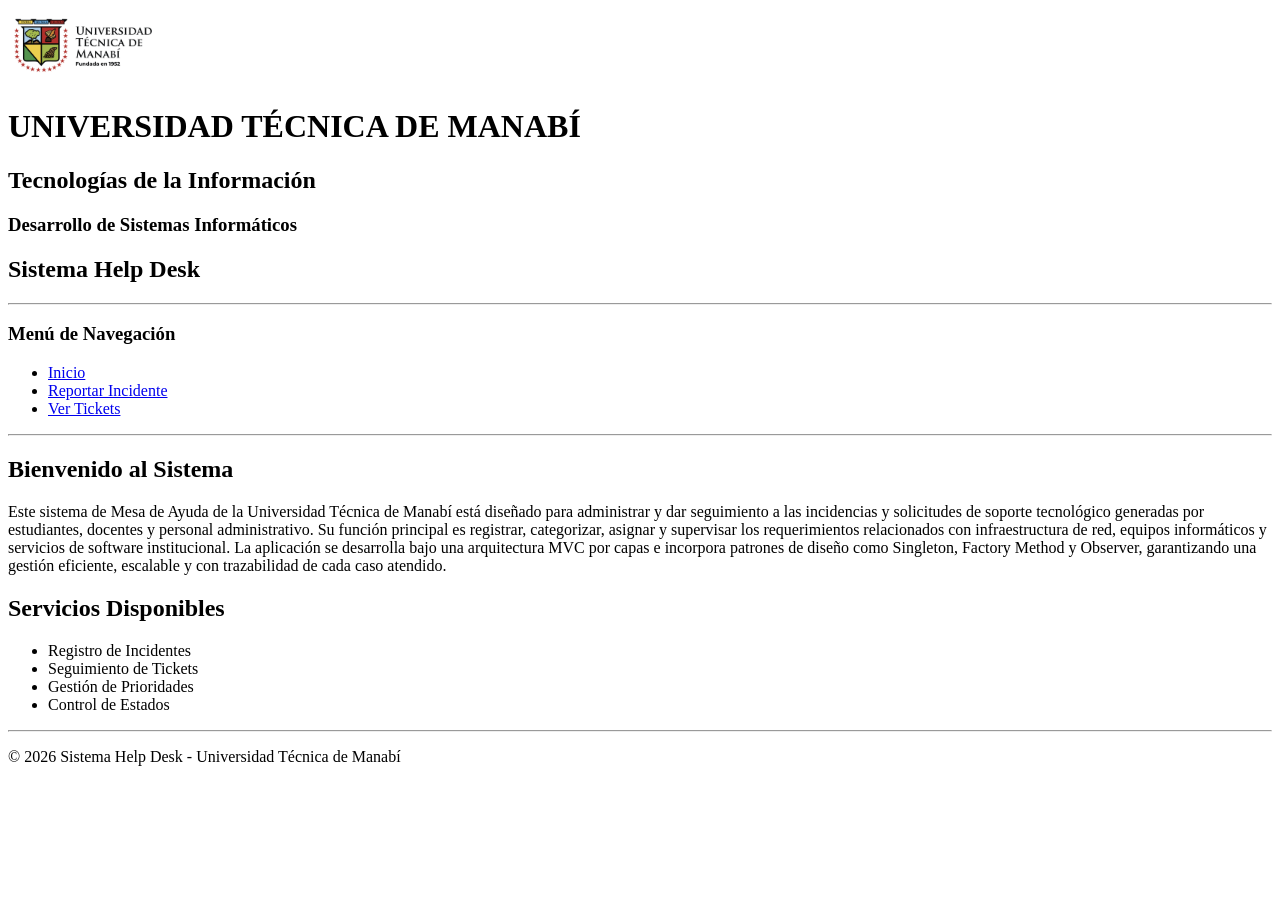
==== index.html @ ae665062 "Actividad 3 Help Desk HTML5" ====
<!DOCTYPE html>
<html lang="es">
<head>
    <meta charset="UTF-8">
    <title>Sistema Help Desk</title>
</head>
<body>

<header>

        <img src="logo.png"
     alt="Logo Universidad Técnica de Manabí"
     width="150">

        <h1>UNIVERSIDAD TÉCNICA DE MANABÍ</h1>

        <h2>Tecnologías de la Información</h2>

        <h3>Desarrollo de Sistemas Informáticos</h3>

        <h2>Sistema Help Desk</h2>

    <hr>

</header>

<nav>

    <h3>Menú de Navegación</h3>

    <ul>
        <li><a href="index.html">Inicio</a></li>
        <li><a href="reportar.html">Reportar Incidente</a></li>
        <li><a href="tickets.html">Ver Tickets</a></li>
    </ul>

    <hr>

</nav>

<main>

<section>

        
    <h2>Bienvenido al Sistema</h2>
        <p>
            Este sistema de Mesa de Ayuda de la Universidad Técnica de Manabí está diseñado para administrar y dar seguimiento a las incidencias y solicitudes de soporte tecnológico generadas por estudiantes, docentes y personal administrativo. Su función principal es registrar, categorizar, asignar y supervisar los requerimientos relacionados con infraestructura de red, equipos informáticos y servicios de software institucional. La aplicación se desarrolla bajo una arquitectura MVC por capas e incorpora patrones de diseño como Singleton, Factory Method y Observer, garantizando una gestión eficiente, escalable y con trazabilidad de cada caso atendido.
        </p>


</section>

<section>

<h2>Servicios Disponibles</h2>

<ul>
    <li>Registro de Incidentes</li>
    <li>Seguimiento de Tickets</li>
    <li>Gestión de Prioridades</li>
    <li>Control de Estados</li>
</ul>

</section>

</main>

<hr>

<footer>


<p>
© 2026 Sistema Help Desk - Universidad Técnica de Manabí
</p>


</footer>

</body>
</html>
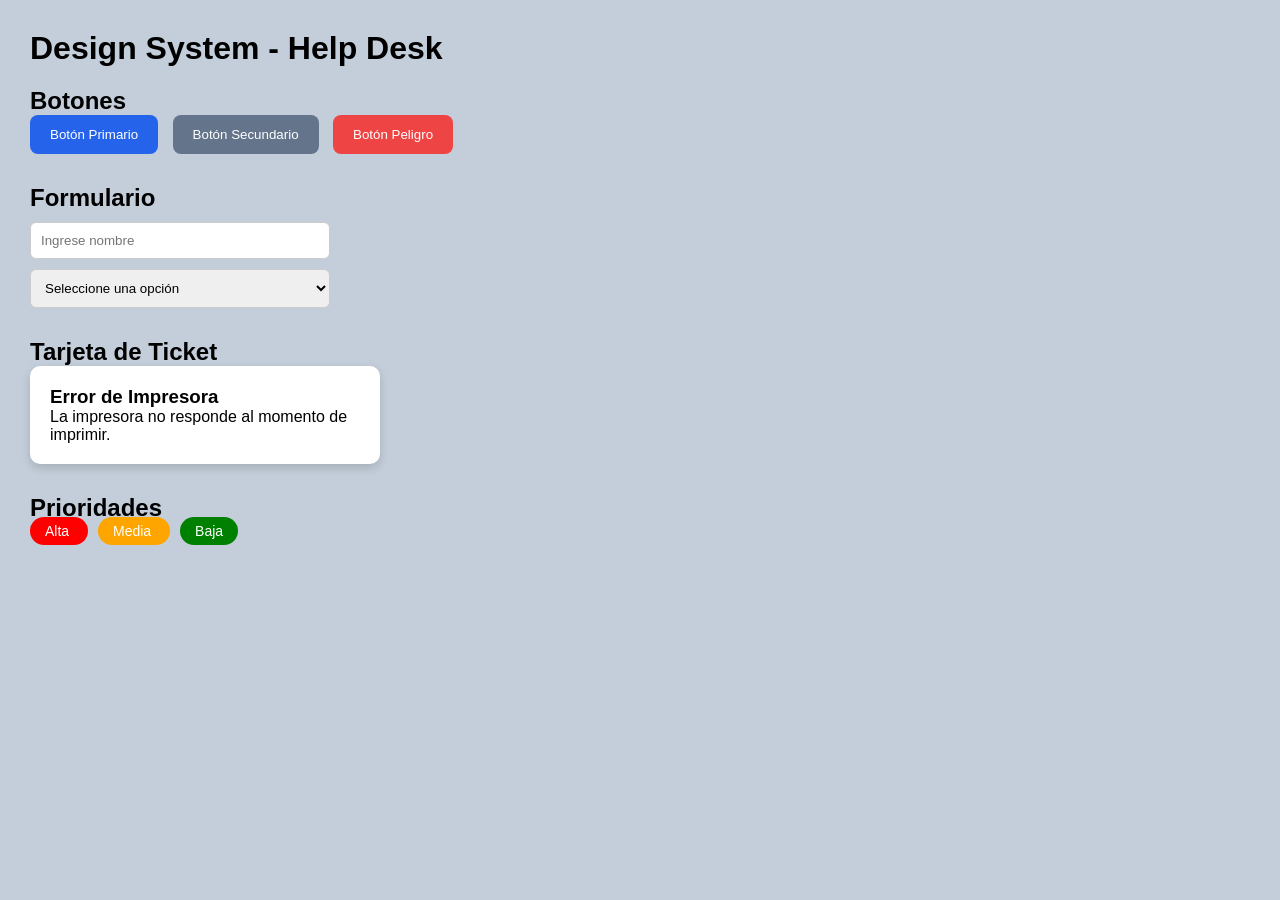
==== commit f92824eb: "Actividad 5 UI Kit" ====
--- a/index.html
+++ b/index.html
@@ -2,81 +2,73 @@
 <html lang="es">
 <head>
     <meta charset="UTF-8">
-    <title>Sistema Help Desk</title>
+    <meta name="viewport" content="width=device-width, initial-scale=1.0">
+    <title>UI Kit Help Desk</title>
+
+    <link rel="stylesheet" href="style.css">
 </head>
+
 <body>
 
-<header>
+    <h1>Design System - Help Desk</h1>
 
-        <img src="logo.png"
-     alt="Logo Universidad Técnica de Manabí"
-     width="150">
+    <section>
+        <h2>Botones</h2>
 
-        <h1>UNIVERSIDAD TÉCNICA DE MANABÍ</h1>
+        <button class="btn btn-primary">
+            Botón Primario
+        </button>
 
-        <h2>Tecnologías de la Información</h2>
+        <button class="btn btn-secondary">
+            Botón Secundario
+        </button>
 
-        <h3>Desarrollo de Sistemas Informáticos</h3>
+        <button class="btn btn-danger">
+            Botón Peligro
+        </button>
+    </section>
 
-        <h2>Sistema Help Desk</h2>
+    <section>
+        <h2>Formulario</h2>
 
-    <hr>
+        <input type="text" placeholder="Ingrese nombre">
 
-</header>
+        <select>
+            <option>Seleccione una opción</option>
+            <option>Hardware</option>
+            <option>Software</option>
+            <option>Redes</option>
+        </select>
+    </section>
 
-<nav>
+    <section>
+        <h2>Tarjeta de Ticket</h2>
 
-    <h3>Menú de Navegación</h3>
+        <div class="card">
+            <h3>Error de Impresora</h3>
 
-    <ul>
-        <li><a href="index.html">Inicio</a></li>
-        <li><a href="reportar.html">Reportar Incidente</a></li>
-        <li><a href="tickets.html">Ver Tickets</a></li>
-    </ul>
+            <p>
+                La impresora no responde al momento de imprimir.
+            </p>
+        </div>
+    </section>
 
-    <hr>
+    <section>
+        <h2>Prioridades</h2>
 
-</nav>
+        <span class="badge alta">
+            Alta
+        </span>
 
-<main>
+        <span class="badge media">
+            Media
+        </span>
 
-<section>
+        <span class="badge baja">
+            Baja
+        </span>
 
-        
-    <h2>Bienvenido al Sistema</h2>
-        <p>
-            Este sistema de Mesa de Ayuda de la Universidad Técnica de Manabí está diseñado para administrar y dar seguimiento a las incidencias y solicitudes de soporte tecnológico generadas por estudiantes, docentes y personal administrativo. Su función principal es registrar, categorizar, asignar y supervisar los requerimientos relacionados con infraestructura de red, equipos informáticos y servicios de software institucional. La aplicación se desarrolla bajo una arquitectura MVC por capas e incorpora patrones de diseño como Singleton, Factory Method y Observer, garantizando una gestión eficiente, escalable y con trazabilidad de cada caso atendido.
-        </p>
-
-
-</section>
-
-<section>
-
-<h2>Servicios Disponibles</h2>
-
-<ul>
-    <li>Registro de Incidentes</li>
-    <li>Seguimiento de Tickets</li>
-    <li>Gestión de Prioridades</li>
-    <li>Control de Estados</li>
-</ul>
-
-</section>
-
-</main>
-
-<hr>
-
-<footer>
-
-
-<p>
-© 2026 Sistema Help Desk - Universidad Técnica de Manabí
-</p>
-
-
-</footer>
+    </section>
 
 </body>
 </html>
--- a/style.css
+++ b/style.css
@@ -0,0 +1,104 @@
+:root{
+
+    --primario:#2563eb;
+    --secundario:#64748b;
+
+    --exito:#22c55e;
+    --error:#ef4444;
+    --advertencia:#f59e0b;
+
+    --fondo:#c3ceda;
+}
+
+*{
+    margin:0;
+    padding:0;
+    box-sizing:border-box;
+}
+
+body{
+    background:var(--fondo);
+    font-family:Arial, sans-serif;
+    padding:30px;
+}
+
+h1{
+    margin-bottom:20px;
+}
+
+section{
+    margin-bottom:30px;
+}
+
+.btn{
+    border:none;
+    padding:12px 20px;
+    border-radius:8px;
+    cursor:pointer;
+    color:white;
+    margin-right:10px;
+}
+
+.btn-primary{
+    background:var(--primario);
+}
+
+.btn-secondary{
+    background:var(--secundario);
+}
+
+.btn-danger{
+    background:var(--error);
+}
+
+.btn:hover{
+    opacity:0.8;
+}
+
+.btn:focus{
+    outline:3px solid black;
+}
+
+input,
+select{
+    display:block;
+    width:300px;
+    margin-top:10px;
+    margin-bottom:10px;
+    padding:10px;
+    border:1px solid #ccc;
+    border-radius:6px;
+}
+
+input:focus,
+select:focus{
+    box-shadow:0px 0px 10px rgba(0,0,0,.2);
+}
+
+.card{
+    background:white;
+    padding:20px;
+    border-radius:10px;
+    box-shadow:0px 4px 10px rgba(0,0,0,.15);
+    width:350px;
+}
+
+.badge{
+    color:white;
+    padding:6px 15px;
+    border-radius:20px;
+    font-size:14px;
+    margin-right:10px;
+}
+
+.alta{
+    background:red;
+}
+
+.media{
+    background:orange;
+}
+
+.baja{
+    background:green;
+}
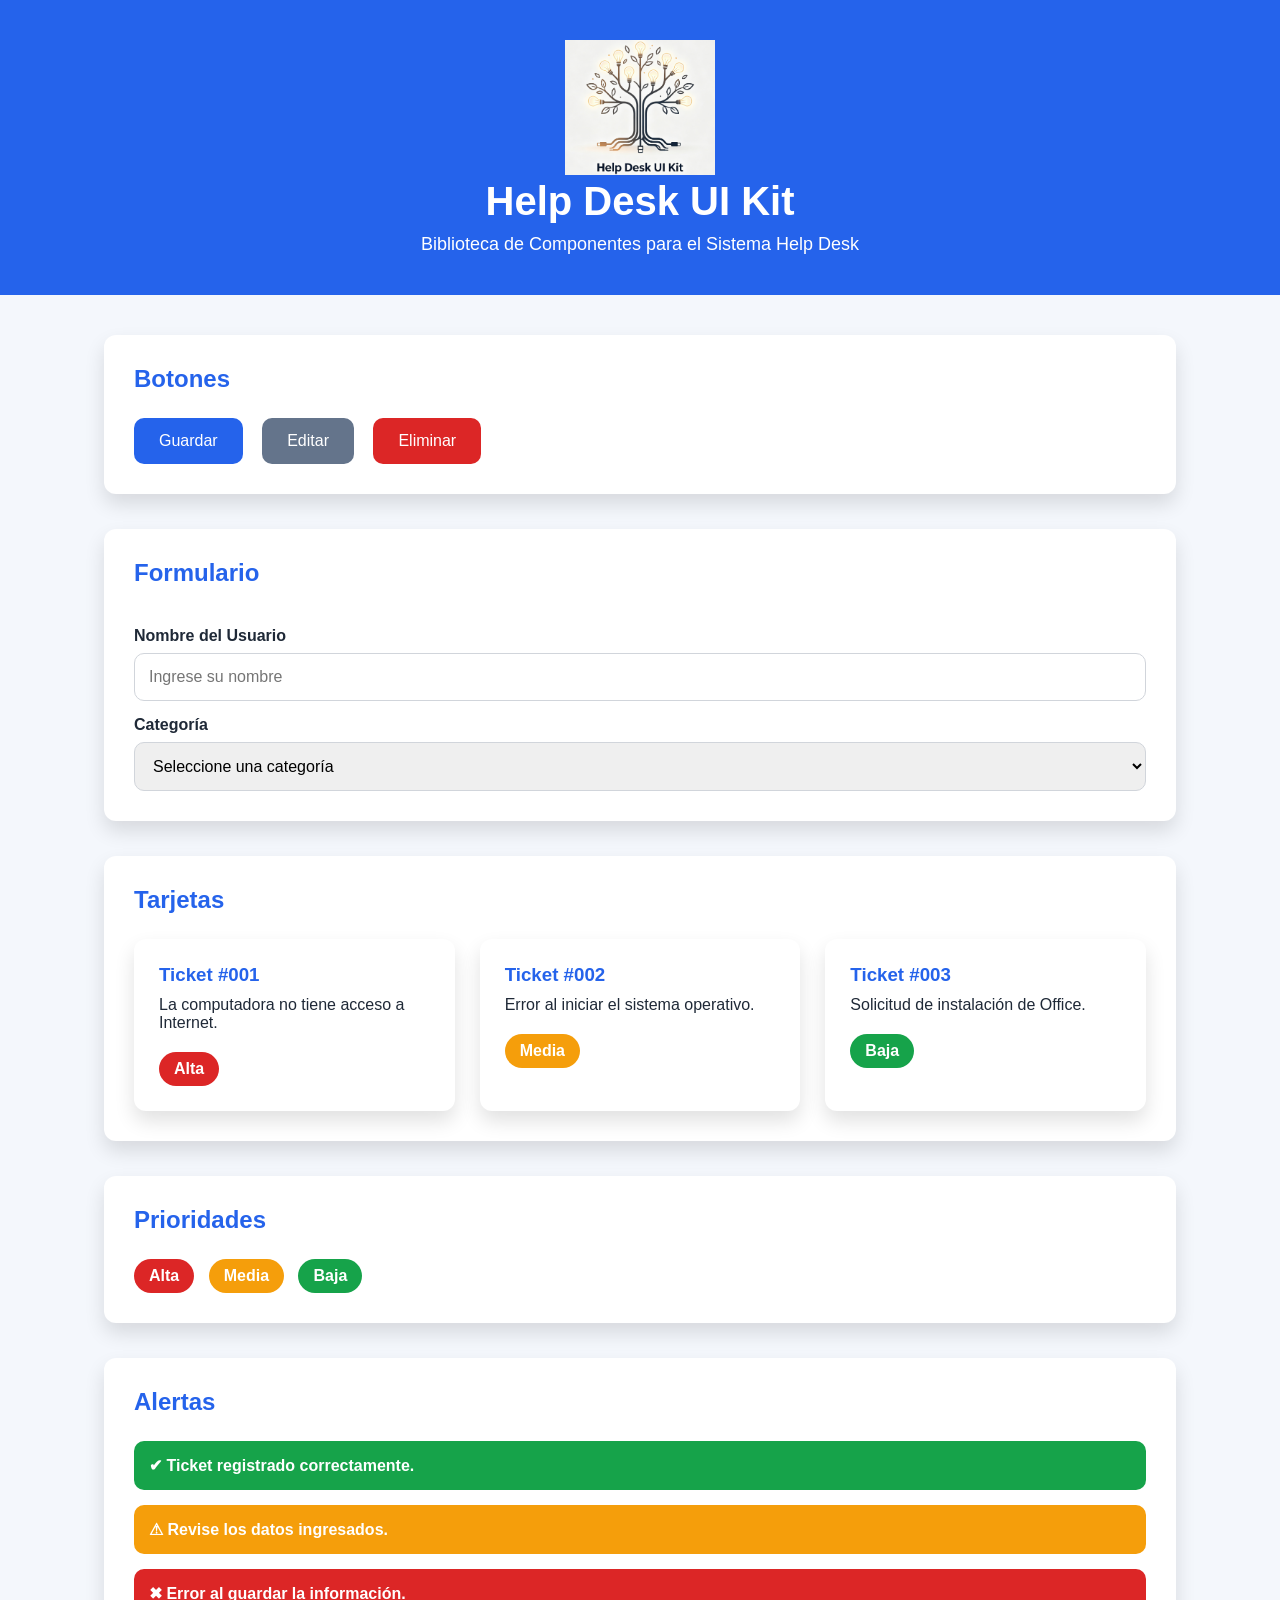
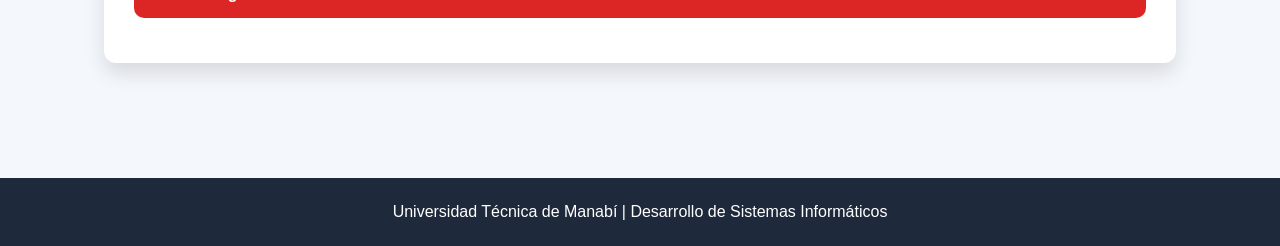
==== commit 68569ab5: "Actividad 5 - UI Kit Help Desk" ====
--- a/index.html
+++ b/index.html
@@ -1,74 +1,170 @@
 <!DOCTYPE html>
 <html lang="es">
+
 <head>
     <meta charset="UTF-8">
     <meta name="viewport" content="width=device-width, initial-scale=1.0">
-    <title>UI Kit Help Desk</title>
+    <title>Help Desk UI Kit</title>
 
-    <link rel="stylesheet" href="style.css">
+    <link rel="stylesheet" href="css/style.css">
 </head>
 
 <body>
 
-    <h1>Design System - Help Desk</h1>
+    <!-- ENCABEZADO -->
+    <header class="header">
 
-    <section>
-        <h2>Botones</h2>
+          <img src="logo.png" 
+          alt="Logo del Sistema Help Desk"
+          width="150">
+          
+          <h1>Help Desk UI Kit</h1>
 
-        <button class="btn btn-primary">
-            Botón Primario
-        </button>
+        <p>Biblioteca de Componentes para el Sistema Help Desk</p>
 
-        <button class="btn btn-secondary">
-            Botón Secundario
-        </button>
+    </header>
 
-        <button class="btn btn-danger">
-            Botón Peligro
-        </button>
-    </section>
+    <main class="contenedor">
 
-    <section>
-        <h2>Formulario</h2>
+        <!-- BOTONES -->
+        <section class="seccion">
 
-        <input type="text" placeholder="Ingrese nombre">
+            <h2>Botones</h2>
 
-        <select>
-            <option>Seleccione una opción</option>
-            <option>Hardware</option>
-            <option>Software</option>
-            <option>Redes</option>
-        </select>
-    </section>
+            <button class="btn btn-primario">
+                Guardar
+            </button>
 
-    <section>
-        <h2>Tarjeta de Ticket</h2>
+            <button class="btn btn-secundario">
+                Editar
+            </button>
 
-        <div class="card">
-            <h3>Error de Impresora</h3>
+            <button class="btn btn-peligro">
+                Eliminar
+            </button>
 
-            <p>
-                La impresora no responde al momento de imprimir.
-            </p>
-        </div>
-    </section>
+        </section>
 
-    <section>
-        <h2>Prioridades</h2>
+        <!-- FORMULARIOS -->
+        <section class="seccion">
 
-        <span class="badge alta">
-            Alta
-        </span>
+            <h2>Formulario</h2>
 
-        <span class="badge media">
-            Media
-        </span>
+            <div class="formulario">
 
-        <span class="badge baja">
-            Baja
-        </span>
+                <label>Nombre del Usuario</label>
 
-    </section>
+                <input type="text" placeholder="Ingrese su nombre">
+
+                <label>Categoría</label>
+
+                <select>
+
+                    <option>Seleccione una categoría</option>
+
+                    <option>Hardware</option>
+
+                    <option>Software</option>
+
+                    <option>Redes</option>
+
+                    <option>Impresoras</option>
+
+                </select>
+
+            </div>
+
+        </section>
+
+        <!-- TARJETAS -->
+        <section class="seccion">
+
+            <h2>Tarjetas</h2>
+
+            <div class="cards">
+
+                <div class="card">
+
+                    <h3>Ticket #001</h3>
+
+                    <p>La computadora no tiene acceso a Internet.</p>
+
+                    <span class="badge alta">
+                        Alta
+                    </span>
+
+                </div>
+
+                <div class="card">
+
+                    <h3>Ticket #002</h3>
+
+                    <p>Error al iniciar el sistema operativo.</p>
+
+                    <span class="badge media">
+                        Media
+                    </span>
+
+                </div>
+
+                <div class="card">
+
+                    <h3>Ticket #003</h3>
+
+                    <p>Solicitud de instalación de Office.</p>
+
+                    <span class="badge baja">
+                        Baja
+                    </span>
+
+                </div>
+
+            </div>
+
+        </section>
+
+        <!-- BADGES -->
+        <section class="seccion">
+
+            <h2>Prioridades</h2>
+
+            <span class="badge alta">Alta</span>
+
+            <span class="badge media">Media</span>
+
+            <span class="badge baja">Baja</span>
+
+        </section>
+
+        <!-- ALERTAS -->
+        <section class="seccion">
+
+            <h2>Alertas</h2>
+
+            <div class="alerta exito">
+                ✔ Ticket registrado correctamente.
+            </div>
+
+            <div class="alerta advertencia">
+                ⚠ Revise los datos ingresados.
+            </div>
+
+            <div class="alerta error">
+                ✖ Error al guardar la información.
+            </div>
+
+        </section>
+
+    </main>
+
+    <footer class="footer">
+
+        <p>
+            Universidad Técnica de Manabí | Desarrollo de Sistemas Informáticos
+        </p>
+
+    </footer>
 
 </body>
+
 </html>
--- a/css/style.css
+++ b/css/style.css
@@ -0,0 +1,392 @@
+/* ===================================================
+   HELP DESK UI KIT
+   Actividad #5 - Desarrollo de Sistemas Informáticos
+=================================================== */
+
+/* VARIABLES */
+
+:root{
+
+    --color-primario:#2563eb;
+    --color-secundario:#64748b;
+    --color-peligro:#dc2626;
+    --color-exito:#16a34a;
+    --color-advertencia:#f59e0b;
+
+    --color-fondo:#f4f7fc;
+    --color-blanco:#ffffff;
+    --color-texto:#1f2937;
+    --color-borde:#d1d5db;
+
+    --radio:12px;
+
+    --sombra:0 10px 20px rgba(0,0,0,.12);
+
+    --transicion:.3s;
+}
+
+/* RESET */
+
+*{
+
+    margin:0;
+
+    padding:0;
+
+    box-sizing:border-box;
+
+}
+
+/* BODY */
+
+body{
+
+    background:var(--color-fondo);
+
+    font-family:Arial, Helvetica, sans-serif;
+
+    color:var(--color-texto);
+
+}
+
+/* HEADER */
+
+.header{
+
+    background:var(--color-primario);
+
+    color:white;
+
+    text-align:center;
+
+    padding:40px;
+
+}
+
+.header h1{
+
+    margin-bottom:10px;
+
+    font-size:40px;
+
+}
+
+.header p{
+
+    font-size:18px;
+
+}
+
+/* CONTENEDOR */
+
+.contenedor{
+
+    width:90%;
+
+    max-width:1200px;
+
+    margin:auto;
+
+    padding:40px;
+
+}
+
+/* SECCIONES */
+
+.seccion{
+
+    background:white;
+
+    margin-bottom:35px;
+
+    padding:30px;
+
+    border-radius:12px;
+
+    box-shadow:var(--sombra);
+
+}
+
+.seccion h2{
+
+    margin-bottom:25px;
+
+    color:var(--color-primario);
+
+}
+
+/* BOTONES */
+
+.btn{
+
+    padding:14px 25px;
+
+    border:none;
+
+    border-radius:10px;
+
+    color:white;
+
+    cursor:pointer;
+
+    font-size:16px;
+
+    margin-right:15px;
+
+    transition:var(--transicion);
+
+}
+
+.btn:hover{
+
+    transform:translateY(-4px);
+
+    box-shadow:var(--sombra);
+
+}
+
+.btn:focus{
+
+    outline:3px solid #93c5fd;
+
+}
+
+.btn-primario{
+
+    background:var(--color-primario);
+
+}
+
+.btn-secundario{
+
+    background:var(--color-secundario);
+
+}
+
+.btn-peligro{
+
+    background:var(--color-peligro);
+
+}
+
+/* FORMULARIOS */
+
+.formulario{
+
+    display:flex;
+
+    flex-direction:column;
+
+}
+
+.formulario label{
+
+    margin-top:15px;
+
+    margin-bottom:8px;
+
+    font-weight:bold;
+
+}
+
+input,
+select{
+
+    padding:14px;
+
+    border:1px solid var(--color-borde);
+
+    border-radius:10px;
+
+    font-size:16px;
+
+}
+
+input:focus,
+select:focus{
+
+    outline:none;
+
+    border-color:var(--color-primario);
+
+    box-shadow:0 0 10px rgba(37,99,235,.25);
+
+}
+
+/* TARJETAS */
+
+.cards{
+
+    display:flex;
+
+    gap:25px;
+
+    flex-wrap:wrap;
+
+}
+
+.card{
+
+    flex:1;
+
+    min-width:250px;
+
+    background:white;
+
+    border-radius:12px;
+
+    padding:25px;
+
+    box-shadow:var(--sombra);
+
+    transition:.3s;
+
+}
+
+.card:hover{
+
+    transform:translateY(-5px);
+
+}
+
+.card h3{
+
+    margin-bottom:10px;
+
+    color:var(--color-primario);
+
+}
+
+.card p{
+
+    margin-bottom:20px;
+
+}
+
+/* BADGES */
+
+.badge{
+
+    display:inline-block;
+
+    padding:8px 15px;
+
+    border-radius:30px;
+
+    color:white;
+
+    font-weight:bold;
+
+    margin-right:10px;
+
+}
+
+.alta{
+
+    background:#dc2626;
+
+}
+
+.media{
+
+    background:#f59e0b;
+
+}
+
+.baja{
+
+    background:#16a34a;
+
+}
+
+/* ALERTAS */
+
+.alerta{
+
+    padding:15px;
+
+    border-radius:10px;
+
+    margin-bottom:15px;
+
+    color:white;
+
+    font-weight:bold;
+
+}
+
+.exito{
+
+    background:#16a34a;
+
+}
+
+.advertencia{
+
+    background:#f59e0b;
+
+}
+
+.error{
+
+    background:#dc2626;
+
+}
+
+/* FOOTER */
+
+.footer{
+
+    background:#1e293b;
+
+    color:white;
+
+    text-align:center;
+
+    padding:25px;
+
+    margin-top:40px;
+
+}
+
+/* RESPONSIVE */
+
+@media(max-width:768px){
+
+.header h1{
+
+font-size:28px;
+
+}
+
+.contenedor{
+
+padding:20px;
+
+}
+
+.btn{
+
+display:block;
+
+width:100%;
+
+margin-bottom:15px;
+
+}
+
+.cards{
+
+flex-direction:column;
+
+}
+
+}
+/* ===== LOGO ===== */
+
+.logo{
+    width: 80px !important;
+    height: auto;
+    display: block;
+    margin: 20px auto;
+}
